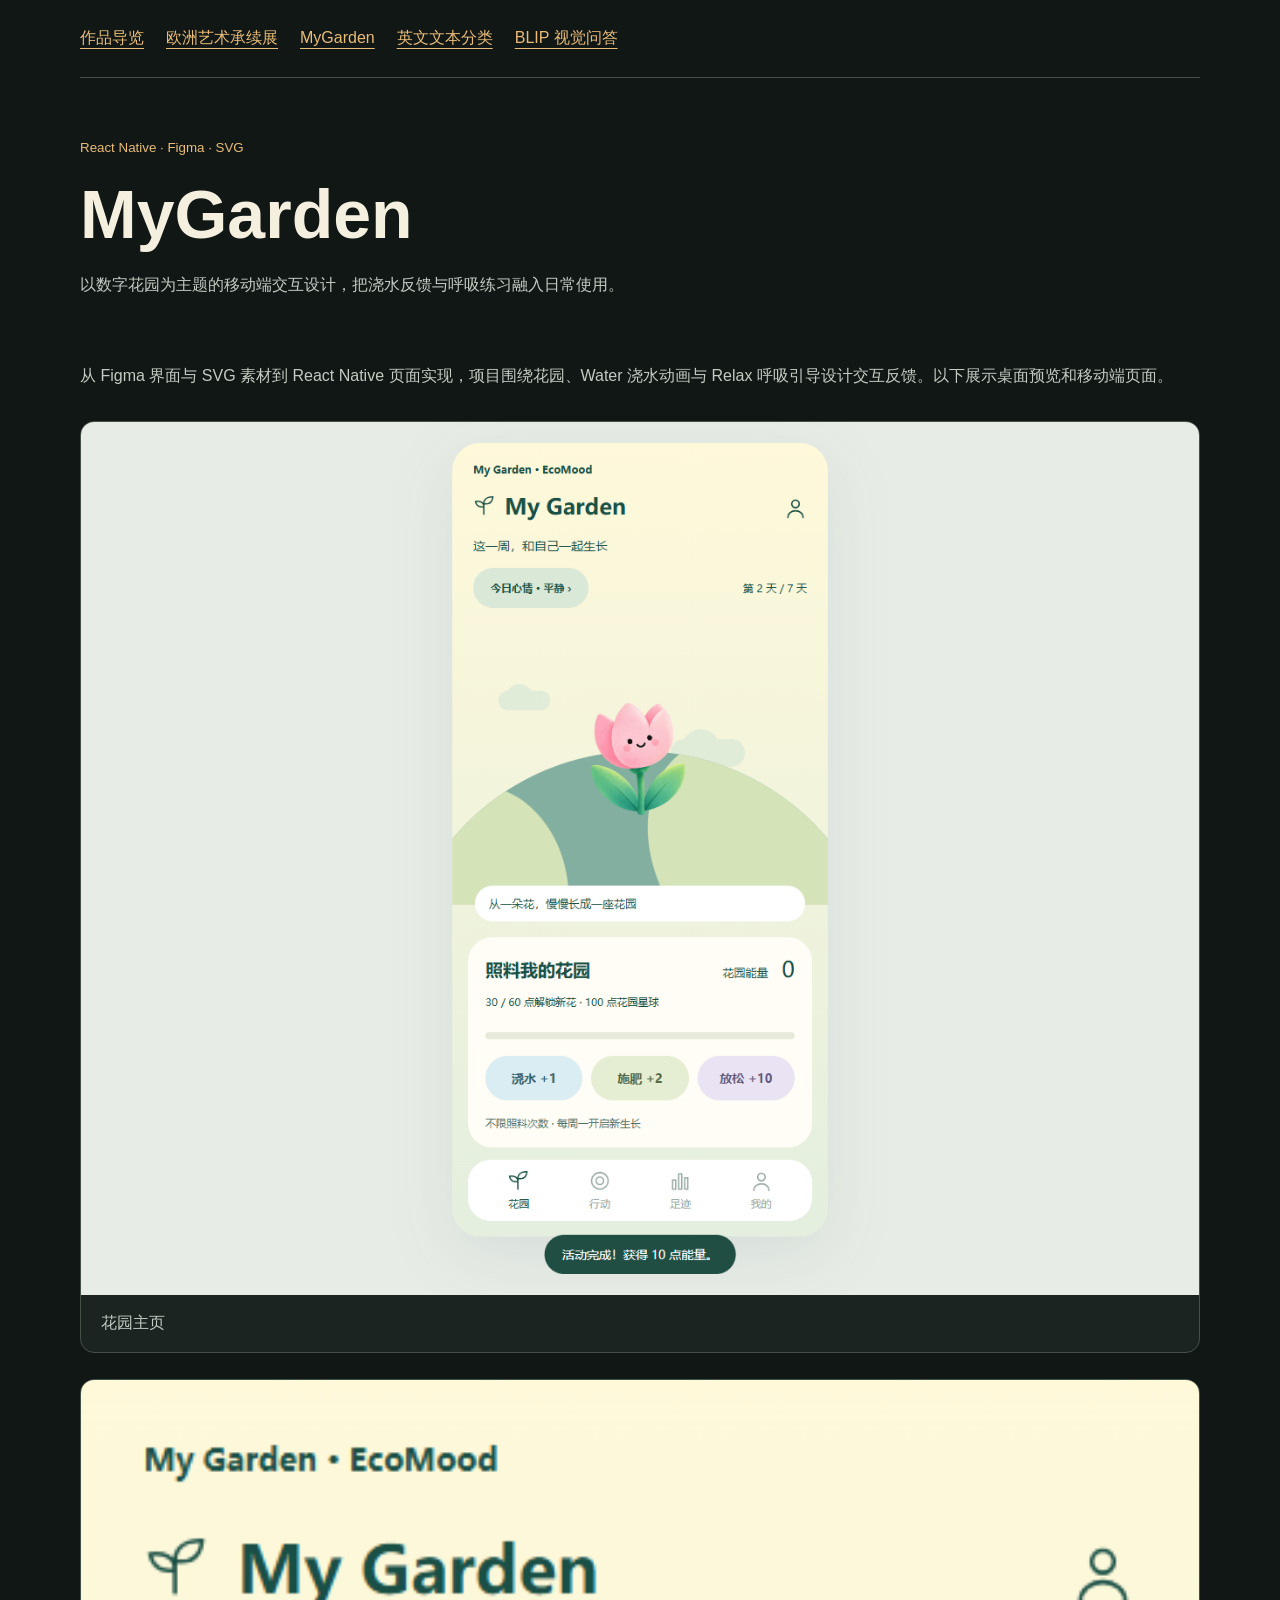
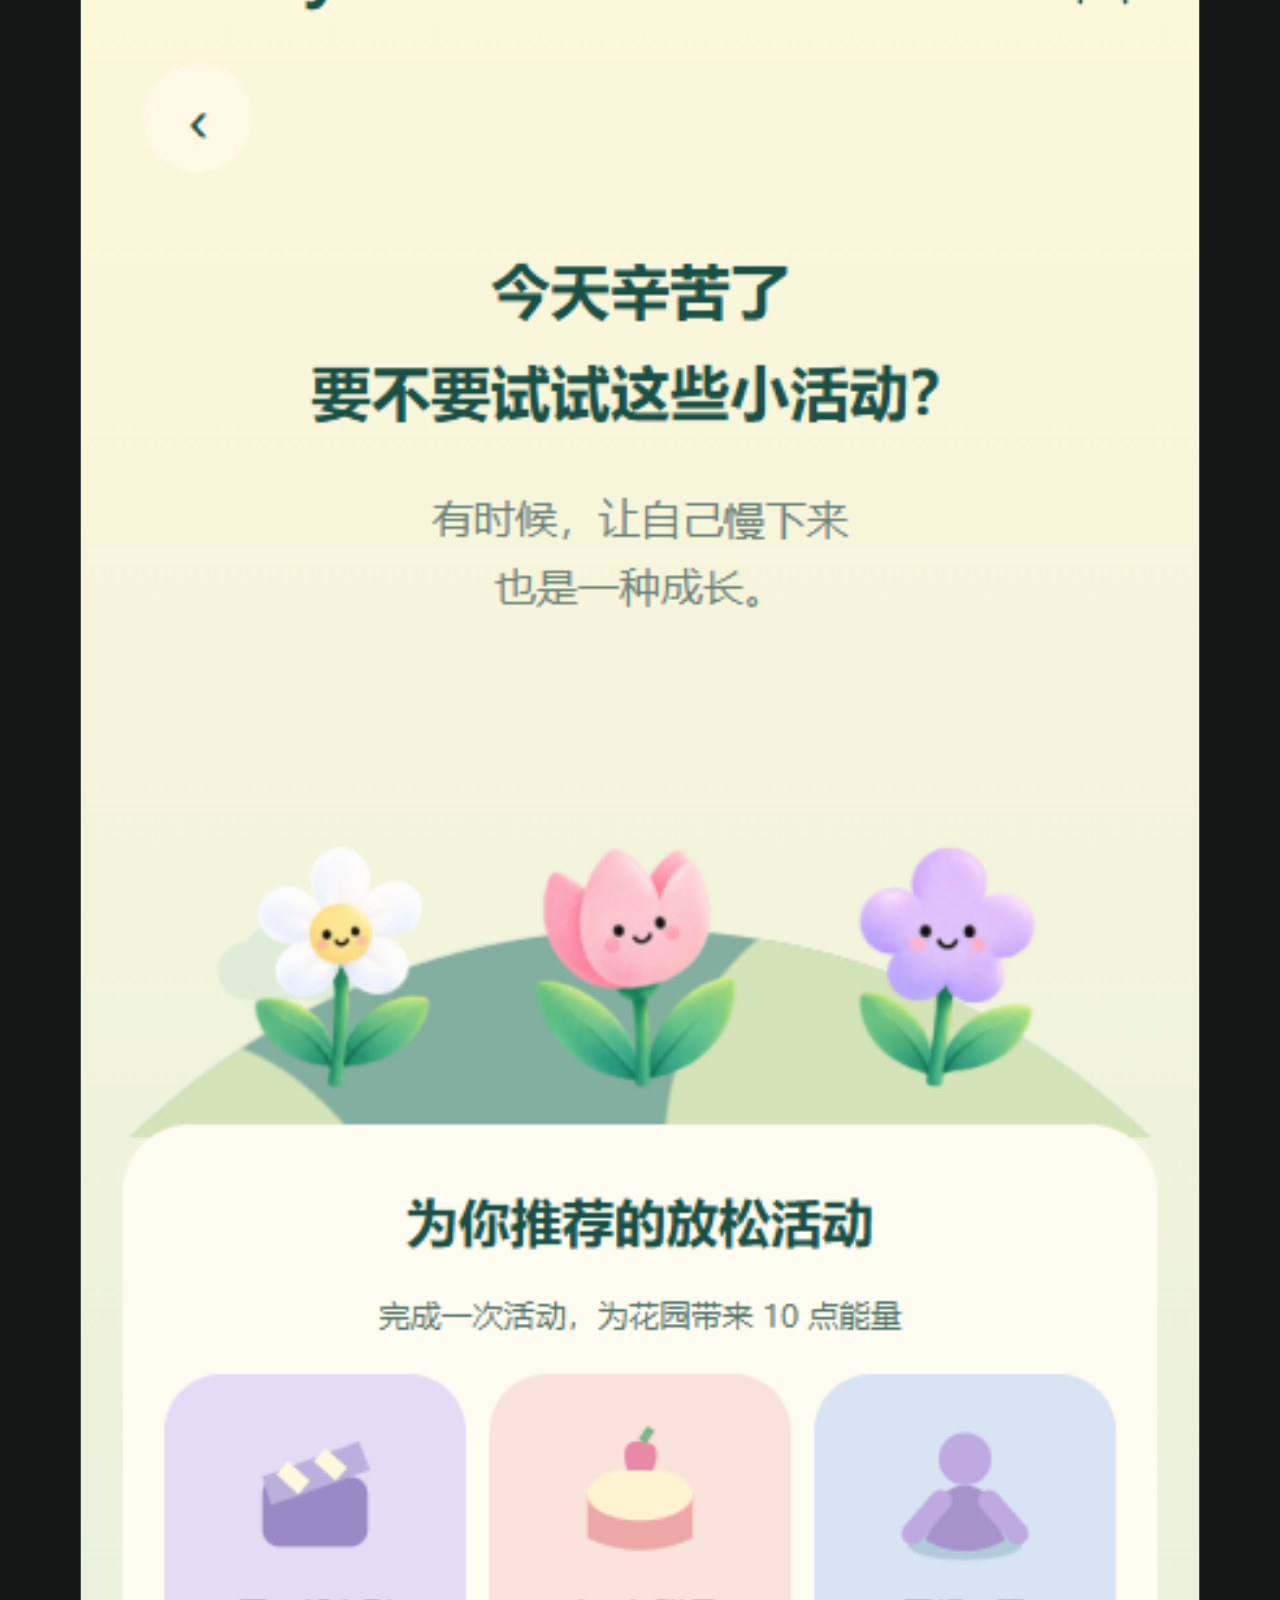
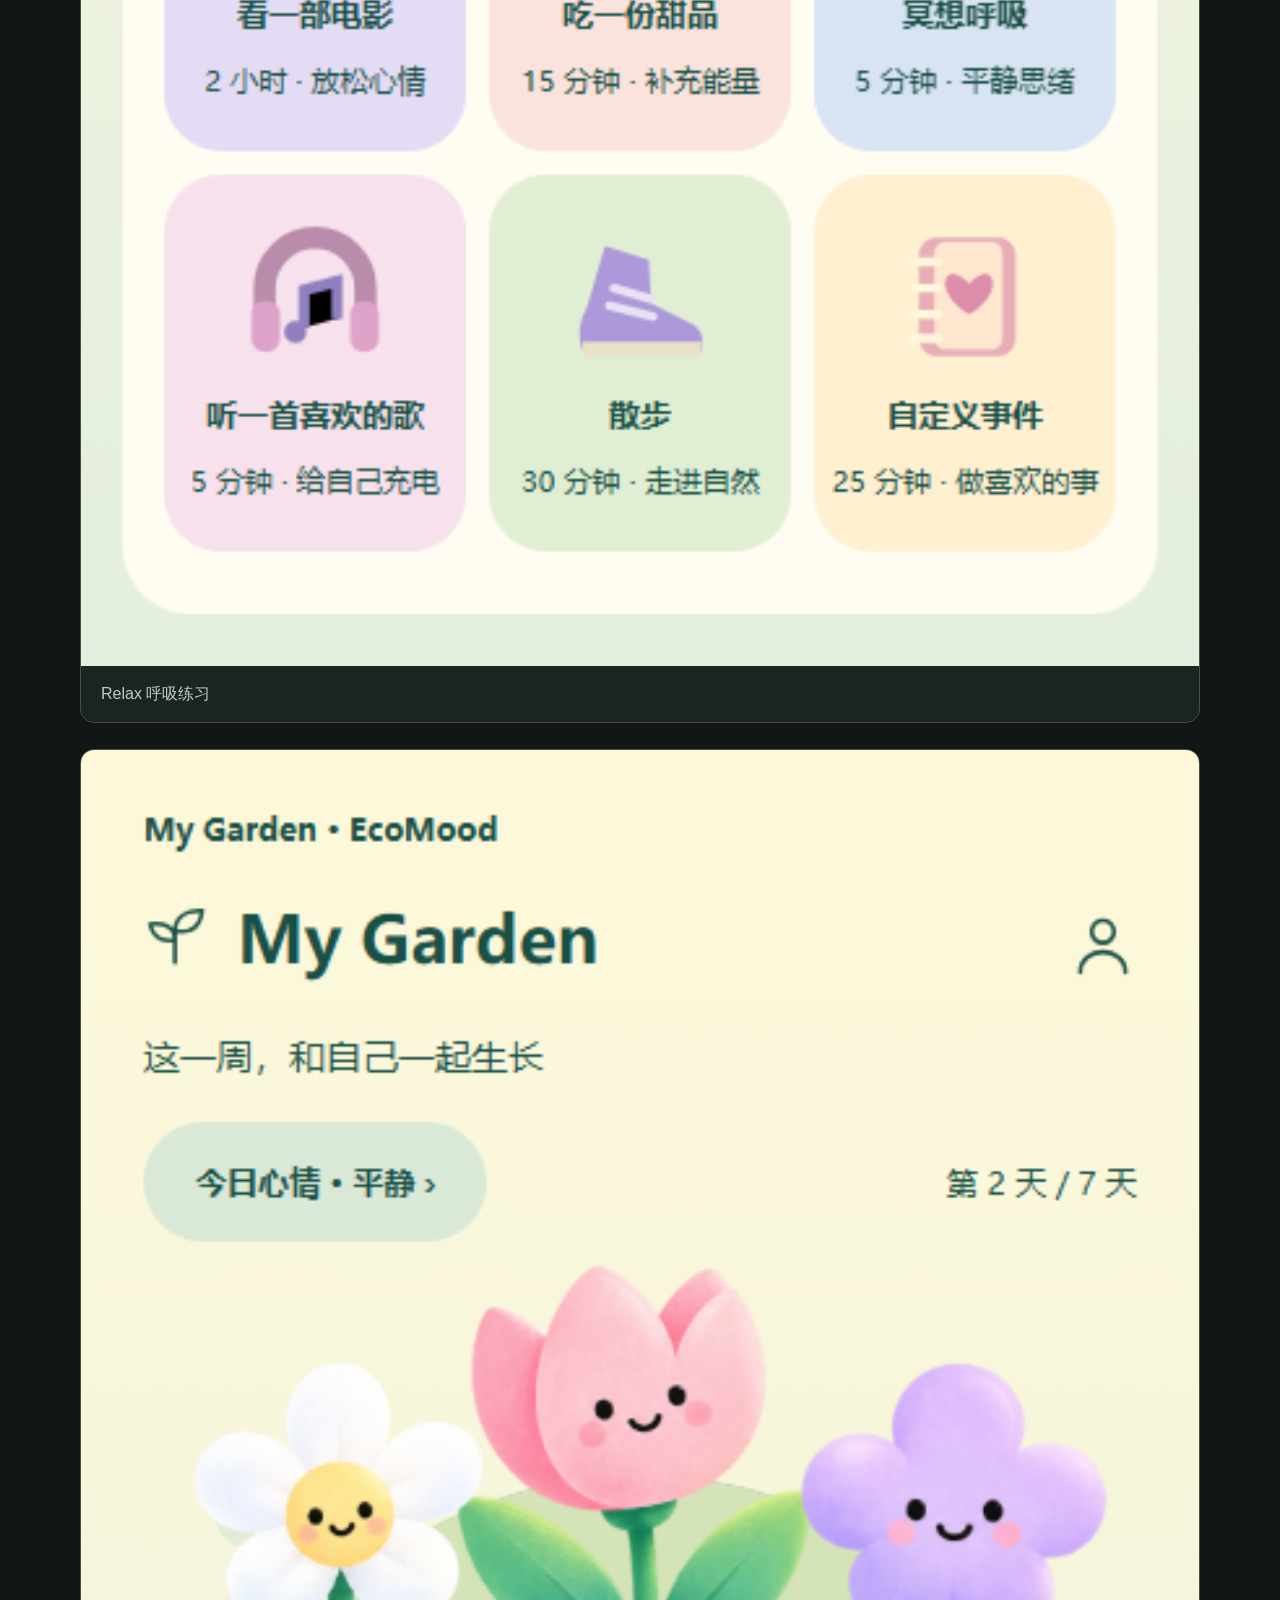
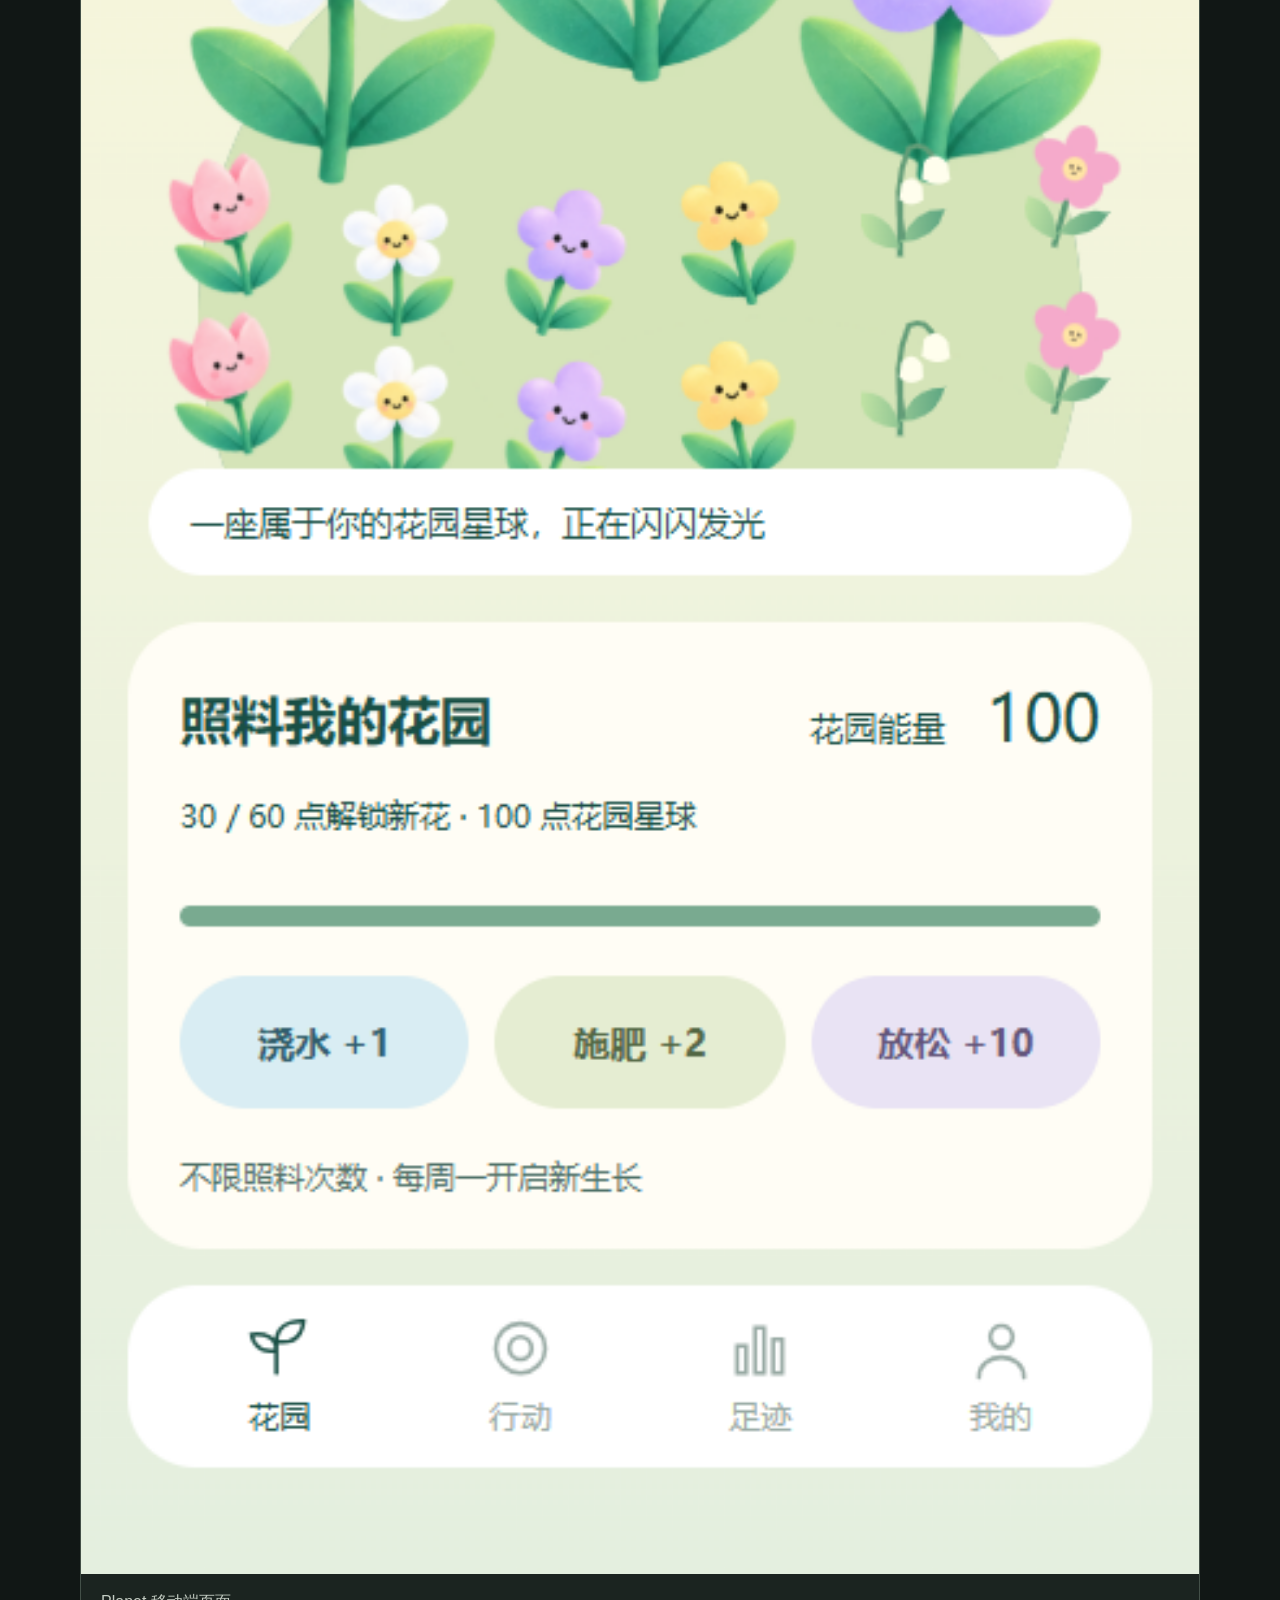
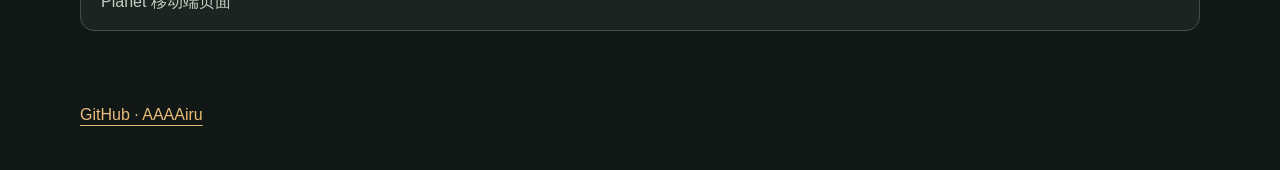
==== garden.html @ 199a305b "Add four project detail pages and rich evidence galleries" ====
<!doctype html><html lang="zh-CN"><meta charset="utf-8"><meta name="viewport" content="width=device-width,initial-scale=1"><title>MyGarden · AAAAiru</title><link rel="stylesheet" href="style.css"><nav><a href="index.html">作品导览</a><a href="art.html">欧洲艺术承续展</a><a href="garden.html">MyGarden</a><a href="nlp.html">英文文本分类</a><a href="blip.html">BLIP 视觉问答</a></nav><main><header><small>React Native · Figma · SVG</small><h1>MyGarden</h1><p>以数字花园为主题的移动端交互设计，把浇水反馈与呼吸练习融入日常使用。</p></header><p>从 Figma 界面与 SVG 素材到 React Native 页面实现，项目围绕花园、Water 浇水动画与 Relax 呼吸引导设计交互反馈。以下展示桌面预览和移动端页面。</p><div class="gallery"><figure><a href="media/local-garden-desktop.png"><img src="media/local-garden-desktop.png" alt="花园主页" loading="lazy"></a><figcaption>花园主页</figcaption></figure><figure><a href="media/local-relax-mobile.png"><img src="media/local-relax-mobile.png" alt="Relax 呼吸练习" loading="lazy"></a><figcaption>Relax 呼吸练习</figcaption></figure><figure><a href="media/local-planet-mobile.png"><img src="media/local-planet-mobile.png" alt="Planet 移动端页面" loading="lazy"></a><figcaption>Planet 移动端页面</figcaption></figure></div></main><footer><a href="https://github.com/AAAAiru">GitHub · AAAAiru</a></footer></html>
---- style.css ----
*{box-sizing:border-box}body{margin:0;background:#111715;color:#f4efdf;font:16px/1.8 Inter,'Microsoft YaHei',sans-serif}main,nav,footer{width:min(1120px,calc(100% - 40px));margin:auto}nav{padding:24px 0;display:flex;gap:22px;flex-wrap:wrap;border-bottom:1px solid #435048}a{color:#e9bc78;text-underline-offset:5px}a:focus-visible{outline:2px solid #e9bc78;outline-offset:5px}header{padding:55px 0 30px}h1{font-size:clamp(36px,6vw,68px);line-height:1.2;margin:12px 0}h2{line-height:1.4}p{color:#c3ccc2;max-width: seventy}small{color:#e9bc78}.grid{display:grid;grid-template-columns:1fr 1fr;gap:24px}article,figure{margin:0;background:#1b2420;border:1px solid #435048;border-radius:14px;overflow:hidden}article img{width:100%;height:260px;object-fit:contain;background:#e4e6dc}article .copy{padding:24px}article h2{margin:8px 0}figure img{width:100%;height:auto;display:block}figcaption{padding:14px 20px;color:#c3ccc2}.gallery{display:grid;gap:26px;margin:30px 0}footer{padding:40px 0}.action{display:inline-block;padding:12px 20px;border:1px solid #e9bc78;border-radius:8px;margin:8px 12px 16px 0}@media(max-width:680px){.grid{grid-template-columns:1fr}header{padding-top:32px}article img{height:230px}}
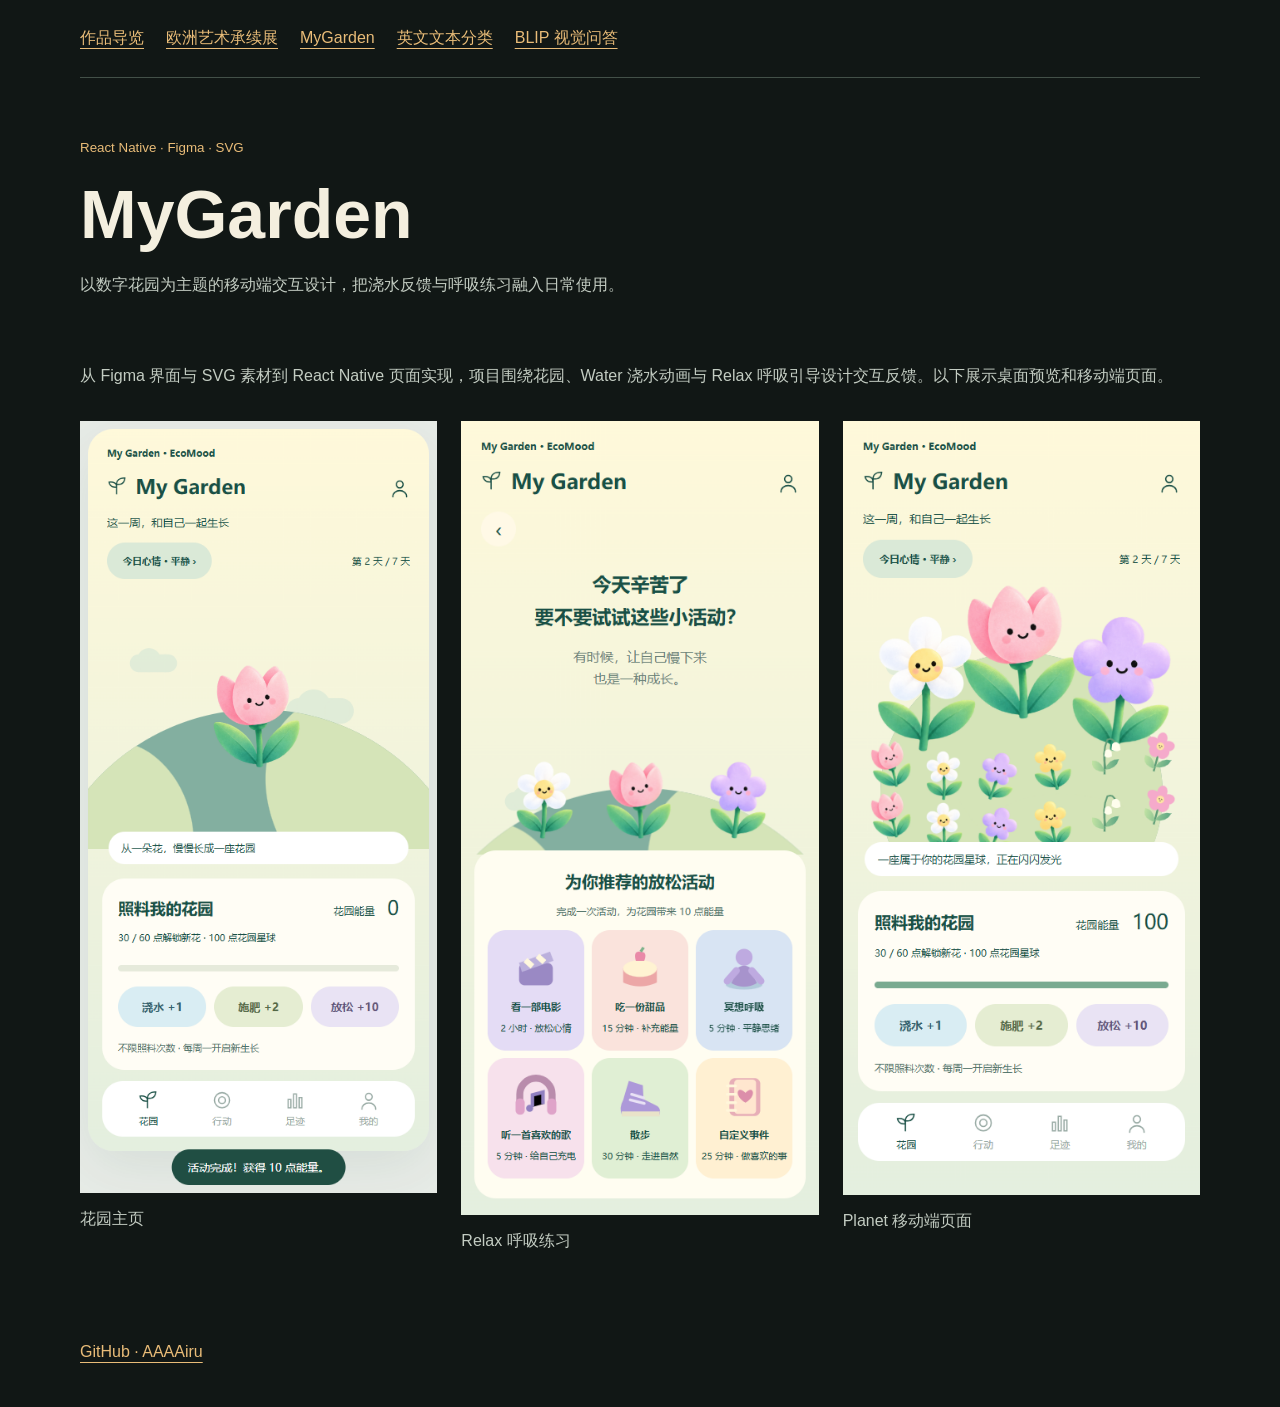
==== commit 2e715718: "Show Garden screens together without screenshot whitespace" ====
--- a/garden.html
+++ b/garden.html
@@ -1 +1 @@
-<!doctype html><html lang="zh-CN"><meta charset="utf-8"><meta name="viewport" content="width=device-width,initial-scale=1"><title>MyGarden · AAAAiru</title><link rel="stylesheet" href="style.css"><nav><a href="index.html">作品导览</a><a href="art.html">欧洲艺术承续展</a><a href="garden.html">MyGarden</a><a href="nlp.html">英文文本分类</a><a href="blip.html">BLIP 视觉问答</a></nav><main><header><small>React Native · Figma · SVG</small><h1>MyGarden</h1><p>以数字花园为主题的移动端交互设计，把浇水反馈与呼吸练习融入日常使用。</p></header><p>从 Figma 界面与 SVG 素材到 React Native 页面实现，项目围绕花园、Water 浇水动画与 Relax 呼吸引导设计交互反馈。以下展示桌面预览和移动端页面。</p><div class="gallery"><figure><a href="media/local-garden-desktop.png"><img src="media/local-garden-desktop.png" alt="花园主页" loading="lazy"></a><figcaption>花园主页</figcaption></figure><figure><a href="media/local-relax-mobile.png"><img src="media/local-relax-mobile.png" alt="Relax 呼吸练习" loading="lazy"></a><figcaption>Relax 呼吸练习</figcaption></figure><figure><a href="media/local-planet-mobile.png"><img src="media/local-planet-mobile.png" alt="Planet 移动端页面" loading="lazy"></a><figcaption>Planet 移动端页面</figcaption></figure></div></main><footer><a href="https://github.com/AAAAiru">GitHub · AAAAiru</a></footer></html>+<!doctype html><html lang="zh-CN"><meta charset="utf-8"><meta name="viewport" content="width=device-width,initial-scale=1"><title>MyGarden · AAAAiru</title><link rel="stylesheet" href="style.css"><style>.garden-gallery{grid-template-columns:repeat(3,minmax(0,1fr));align-items:start;gap:24px}.garden-gallery figure{border-radius:0;background:transparent;border:0}.garden-gallery img{width:100%;height:auto}.garden-gallery figcaption{padding:12px 0}@media(max-width:700px){.garden-gallery{grid-template-columns:1fr;max-width:430px;margin:30px auto;gap:32px}}</style><nav><a href="index.html">作品导览</a><a href="art.html">欧洲艺术承续展</a><a href="garden.html">MyGarden</a><a href="nlp.html">英文文本分类</a><a href="blip.html">BLIP 视觉问答</a></nav><main><header><small>React Native · Figma · SVG</small><h1>MyGarden</h1><p>以数字花园为主题的移动端交互设计，把浇水反馈与呼吸练习融入日常使用。</p></header><p>从 Figma 界面与 SVG 素材到 React Native 页面实现，项目围绕花园、Water 浇水动画与 Relax 呼吸引导设计交互反馈。以下展示桌面预览和移动端页面。</p><div class="gallery garden-gallery"><figure><a href="media/garden-cropped.png"><img src="media/garden-cropped.png" alt="花园主页" loading="lazy"></a><figcaption>花园主页</figcaption></figure><figure><a href="media/local-relax-mobile.png"><img src="media/local-relax-mobile.png" alt="Relax 呼吸练习" loading="lazy"></a><figcaption>Relax 呼吸练习</figcaption></figure><figure><a href="media/local-planet-mobile.png"><img src="media/local-planet-mobile.png" alt="Planet 移动端页面" loading="lazy"></a><figcaption>Planet 移动端页面</figcaption></figure></div></main><footer><a href="https://github.com/AAAAiru">GitHub · AAAAiru</a></footer></html>
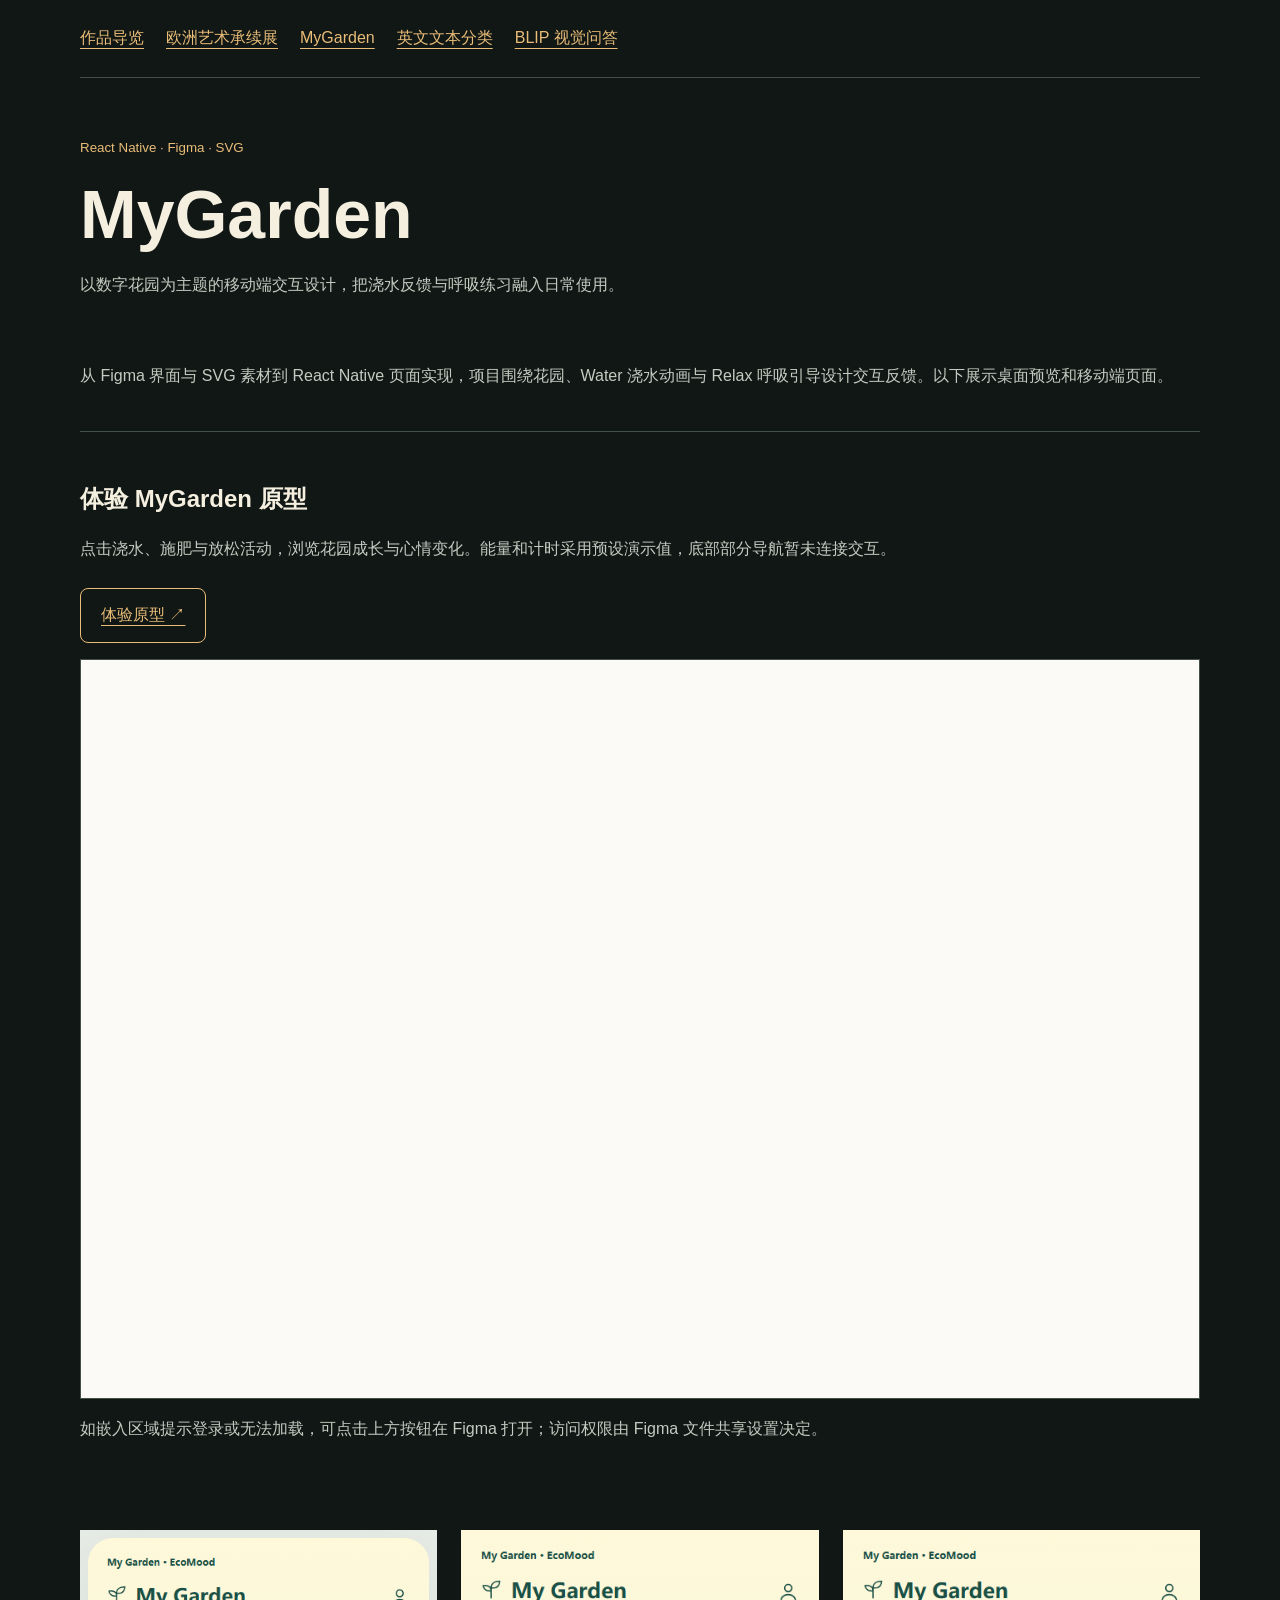
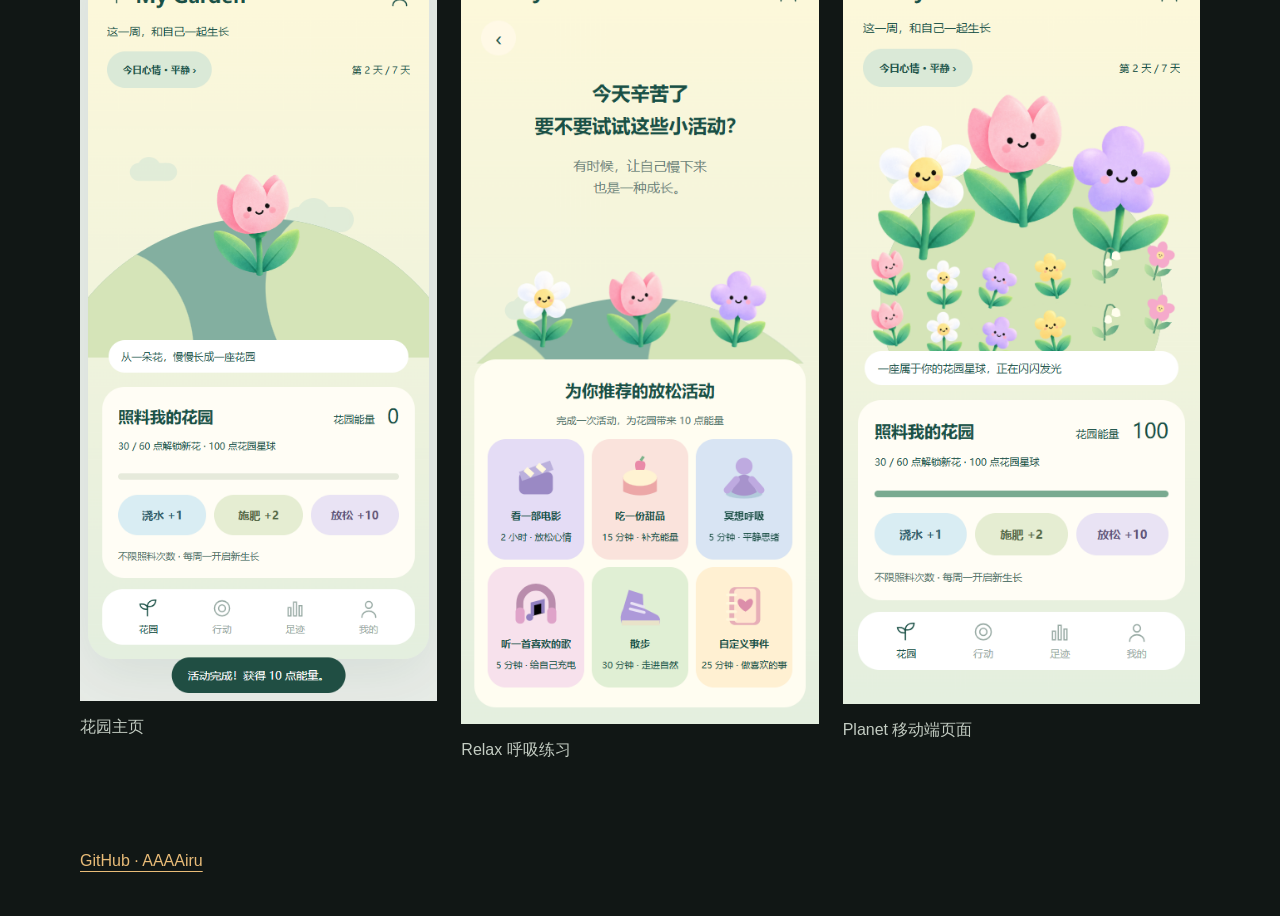
==== commit 5154c15f: "Embed existing MyGarden Figma prototype and add launch buttons" ====
--- a/garden.html
+++ b/garden.html
@@ -1 +1 @@
-<!doctype html><html lang="zh-CN"><meta charset="utf-8"><meta name="viewport" content="width=device-width,initial-scale=1"><title>MyGarden · AAAAiru</title><link rel="stylesheet" href="style.css"><style>.garden-gallery{grid-template-columns:repeat(3,minmax(0,1fr));align-items:start;gap:24px}.garden-gallery figure{border-radius:0;background:transparent;border:0}.garden-gallery img{width:100%;height:auto}.garden-gallery figcaption{padding:12px 0}@media(max-width:700px){.garden-gallery{grid-template-columns:1fr;max-width:430px;margin:30px auto;gap:32px}}</style><nav><a href="index.html">作品导览</a><a href="art.html">欧洲艺术承续展</a><a href="garden.html">MyGarden</a><a href="nlp.html">英文文本分类</a><a href="blip.html">BLIP 视觉问答</a></nav><main><header><small>React Native · Figma · SVG</small><h1>MyGarden</h1><p>以数字花园为主题的移动端交互设计，把浇水反馈与呼吸练习融入日常使用。</p></header><p>从 Figma 界面与 SVG 素材到 React Native 页面实现，项目围绕花园、Water 浇水动画与 Relax 呼吸引导设计交互反馈。以下展示桌面预览和移动端页面。</p><div class="gallery garden-gallery"><figure><a href="media/garden-cropped.png"><img src="media/garden-cropped.png" alt="花园主页" loading="lazy"></a><figcaption>花园主页</figcaption></figure><figure><a href="media/local-relax-mobile.png"><img src="media/local-relax-mobile.png" alt="Relax 呼吸练习" loading="lazy"></a><figcaption>Relax 呼吸练习</figcaption></figure><figure><a href="media/local-planet-mobile.png"><img src="media/local-planet-mobile.png" alt="Planet 移动端页面" loading="lazy"></a><figcaption>Planet 移动端页面</figcaption></figure></div></main><footer><a href="https://github.com/AAAAiru">GitHub · AAAAiru</a></footer></html>+<!doctype html><html lang="zh-CN"><meta charset="utf-8"><meta name="viewport" content="width=device-width,initial-scale=1"><title>MyGarden · AAAAiru</title><link rel="stylesheet" href="style.css"><style>.garden-gallery{grid-template-columns:repeat(3,minmax(0,1fr));align-items:start;gap:24px}.garden-gallery figure{border-radius:0;background:transparent;border:0}.garden-gallery img{width:100%;height:auto}.garden-gallery figcaption{padding:12px 0}@media(max-width:700px){.garden-gallery{grid-template-columns:1fr;max-width:430px;margin:30px auto;gap:32px}}.prototype{margin:40px 0;padding:30px 0;border-top:1px solid #435048}.prototype iframe{display:block;width:100%;height:740px;border:1px solid #435048;background:#FBFAF7}@media(max-width:700px){.prototype iframe{height:660px}}@media print{.prototype iframe,.prototype .action{display:none}}</style><nav><a href="index.html">作品导览</a><a href="art.html">欧洲艺术承续展</a><a href="garden.html">MyGarden</a><a href="nlp.html">英文文本分类</a><a href="blip.html">BLIP 视觉问答</a></nav><main><header><small>React Native · Figma · SVG</small><h1>MyGarden</h1><p>以数字花园为主题的移动端交互设计，把浇水反馈与呼吸练习融入日常使用。</p></header><p>从 Figma 界面与 SVG 素材到 React Native 页面实现，项目围绕花园、Water 浇水动画与 Relax 呼吸引导设计交互反馈。以下展示桌面预览和移动端页面。</p><section class="prototype" aria-labelledby="prototype-title"><h2 id="prototype-title">体验 MyGarden 原型</h2><p>点击浇水、施肥与放松活动，浏览花园成长与心情变化。能量和计时采用预设演示值，底部部分导航暂未连接交互。</p><a class="action" href="https://www.figma.com/proto/XHA2SkDdpUCdhroIdmFwxV/MyGarden?node-id=75-996&amp;starting-point-node-id=75%3A996&amp;scaling=scale-down&amp;content-scaling=fixed" target="_blank" rel="noopener noreferrer">体验原型 ↗</a><iframe title="MyGarden Figma 交互原型" src="https://www.figma.com/embed?embed_host=share&url=https%3A%2F%2Fwww.figma.com%2Fproto%2FXHA2SkDdpUCdhroIdmFwxV%2FMyGarden%3Fnode-id%3D75-996%26starting-point-node-id%3D75%253A996%26scaling%3Dscale-down%26content-scaling%3Dfixed" loading="lazy" allowfullscreen></iframe><p>如嵌入区域提示登录或无法加载，可点击上方按钮在 Figma 打开；访问权限由 Figma 文件共享设置决定。</p></section><div class="gallery garden-gallery"><figure><a href="media/garden-cropped.png"><img src="media/garden-cropped.png" alt="花园主页" loading="lazy"></a><figcaption>花园主页</figcaption></figure><figure><a href="media/local-relax-mobile.png"><img src="media/local-relax-mobile.png" alt="Relax 呼吸练习" loading="lazy"></a><figcaption>Relax 呼吸练习</figcaption></figure><figure><a href="media/local-planet-mobile.png"><img src="media/local-planet-mobile.png" alt="Planet 移动端页面" loading="lazy"></a><figcaption>Planet 移动端页面</figcaption></figure></div></main><footer><a href="https://github.com/AAAAiru">GitHub · AAAAiru</a></footer></html>
